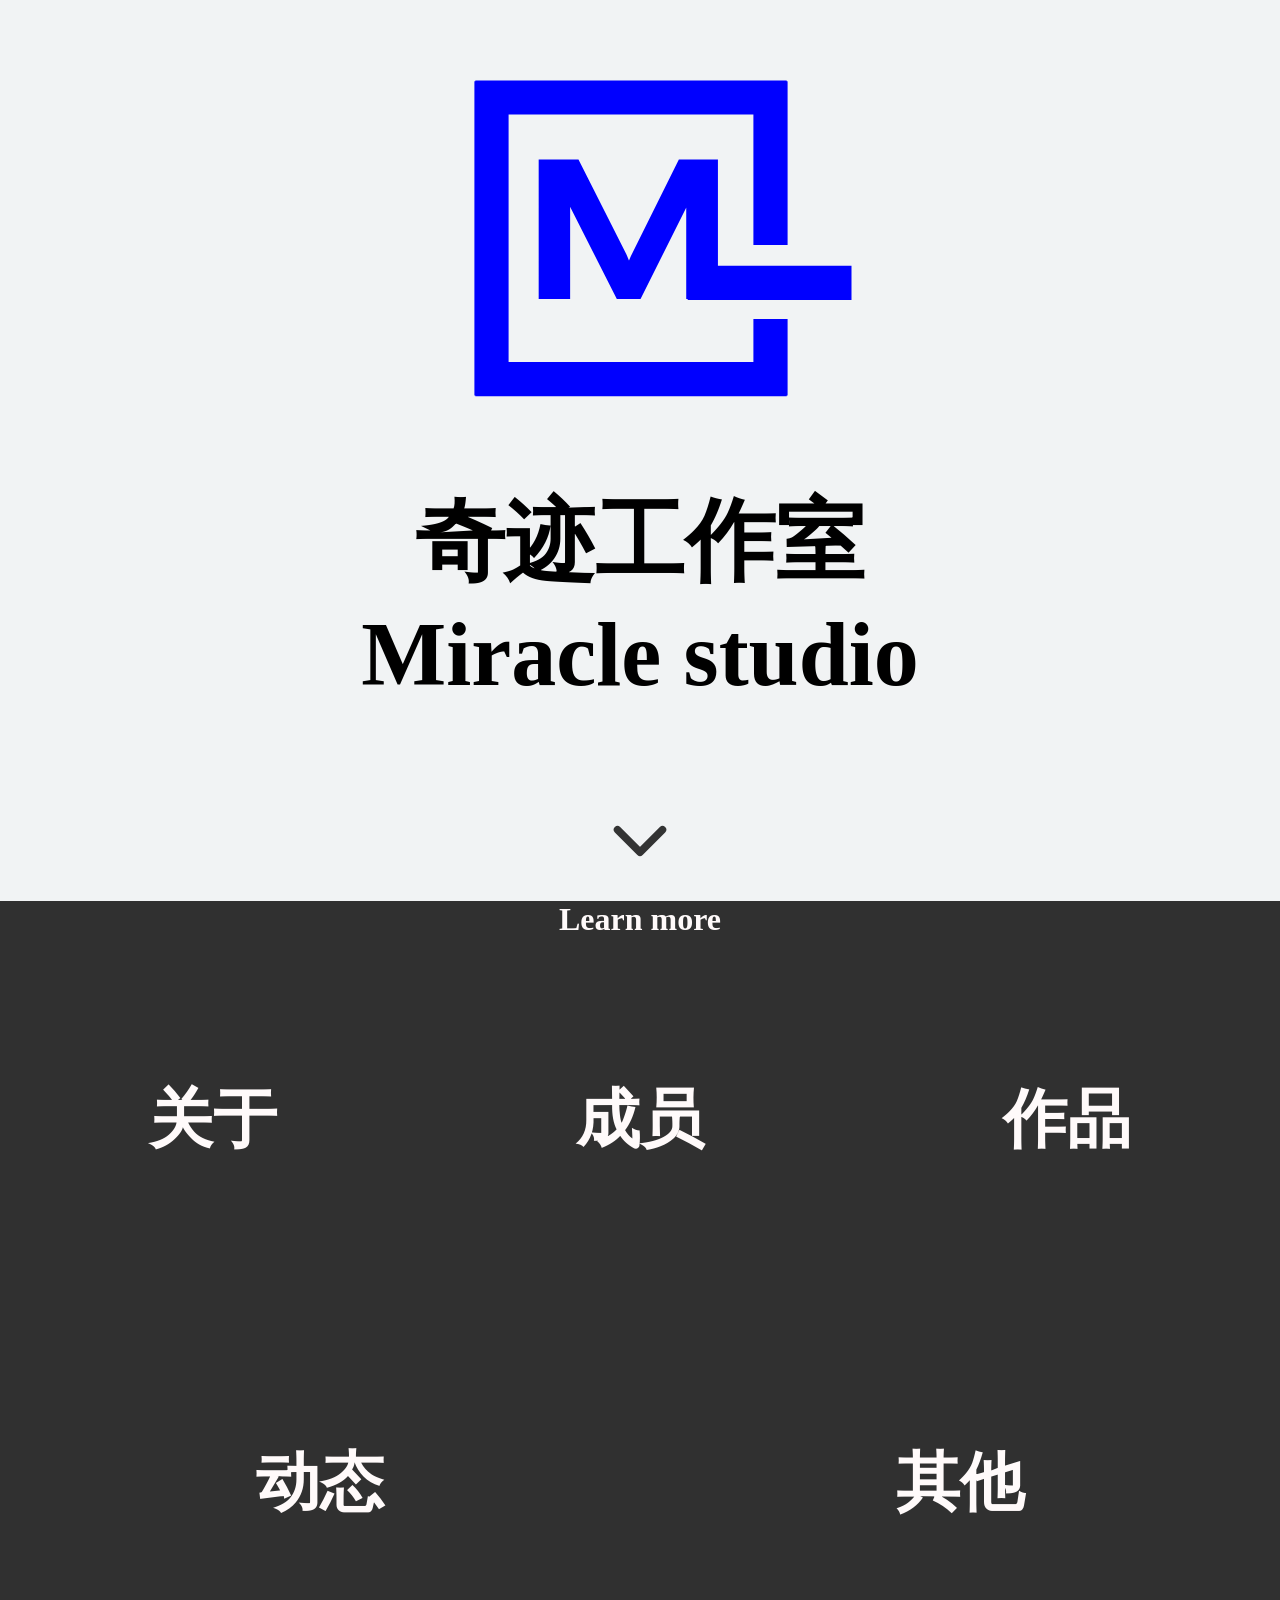
==== index.html @ 70580ae8 "very good" ====
<!DOCTYPE html>
<html lang="zh-cn">

<head>
    <meta charset="UTF-8">
    <meta http-equiv="X-UA-Compatible" content="IE=edge">
    <meta name="viewport" content="width=device-width, initial-scale=1.0">
    <title>奇迹工作室</title>
    <link rel="icon" href="images/miracle-nobg.ico">
    <style>
        * {
            margin: 0;
            padding: 0;
        }

        body {
            background-color: #f1f3f4;
        }

        #logo img {
            display: block;
            margin: 10px;
            border-radius: 5vmin;
            transition: all .2s linear;
        }

        #logo img:hover {
            right: 5px;
            bottom: 5px;
            box-shadow: 10px 10px 20px #303030,
                inset 5px 5px 5px #fff;
        }

        #start {
            width: 100%;
            height: 100vh;
            display: flex;
            justify-content: center;
            align-items: center;
            flex-direction: column;
        }

        #start img {
            width: 50vmin;
        }

        .name {
            font-size: 10vmin;
            font-weight: bold;
            transition: all .2s linear;
        }

        .name:hover {
            text-shadow: 0 0 50px #000;
        }

        #menu img {
            width: 10vmin;
        }

        #content {
            width: 100%;
            background-color: #303030;
            border-top: #f1f3f4 solid 1px;
            color: #fffafa;
        }

        nav {
            display: flex;
            justify-content: space-around;
            align-items: center;
            flex-wrap: wrap;
        }

        nav a {
            display: inline-block;
            margin: 10px;
            padding: 2em;
            font-weight: bold;
            font-size: 5vw;
            font-family: fangsong;
            color: #fffafa;
            text-decoration: none;
            transition: all .2s linear;
            border-radius: 2em;
        }

        nav a:hover {
            box-shadow: inset 0 0 30px #fffafa;
        }
    </style>
</head>

<body>
    <div id="start">
        <div id="logo">
            <img src="images/miracle.svg" alt="奇迹工作室" />
        </div>
        <div class="name" style="font-family: fangsong;">
            <span>奇</span><span>迹</span><span>工</span><span>作</span><span>室</span>
        </div>
        <div class="name" style="font-family: 'Times New Roman';">
            <span>M</span><span>i</span><span>r</span><span>a</span><span>c</span><span>l</span><span>e</span>&nbsp;<span>s</span><span>t</span><span>u</span><span>d</span><span>i</span><span>o</span>
        </div>
        <div style="margin-top: 10vmin;"><a href="#content"><img src="/images/arrow-down.svg" alt="↓" style="width: 10vmin;" /></a></div>
    </div>
    <div id="content">
        <h1 style="text-align: center;">Learn more</h1>
        <nav>
                <a href="info.html">关于</a>
                <a href="members.html">成员</a>
                <a href="works.html">作品</a>
                <a href="activities.html">动态</a>
                <a href="others.html">其他</a>
        </nav>
    </div>
    <script src="scripts/main.js"></script>
</body>

</html>
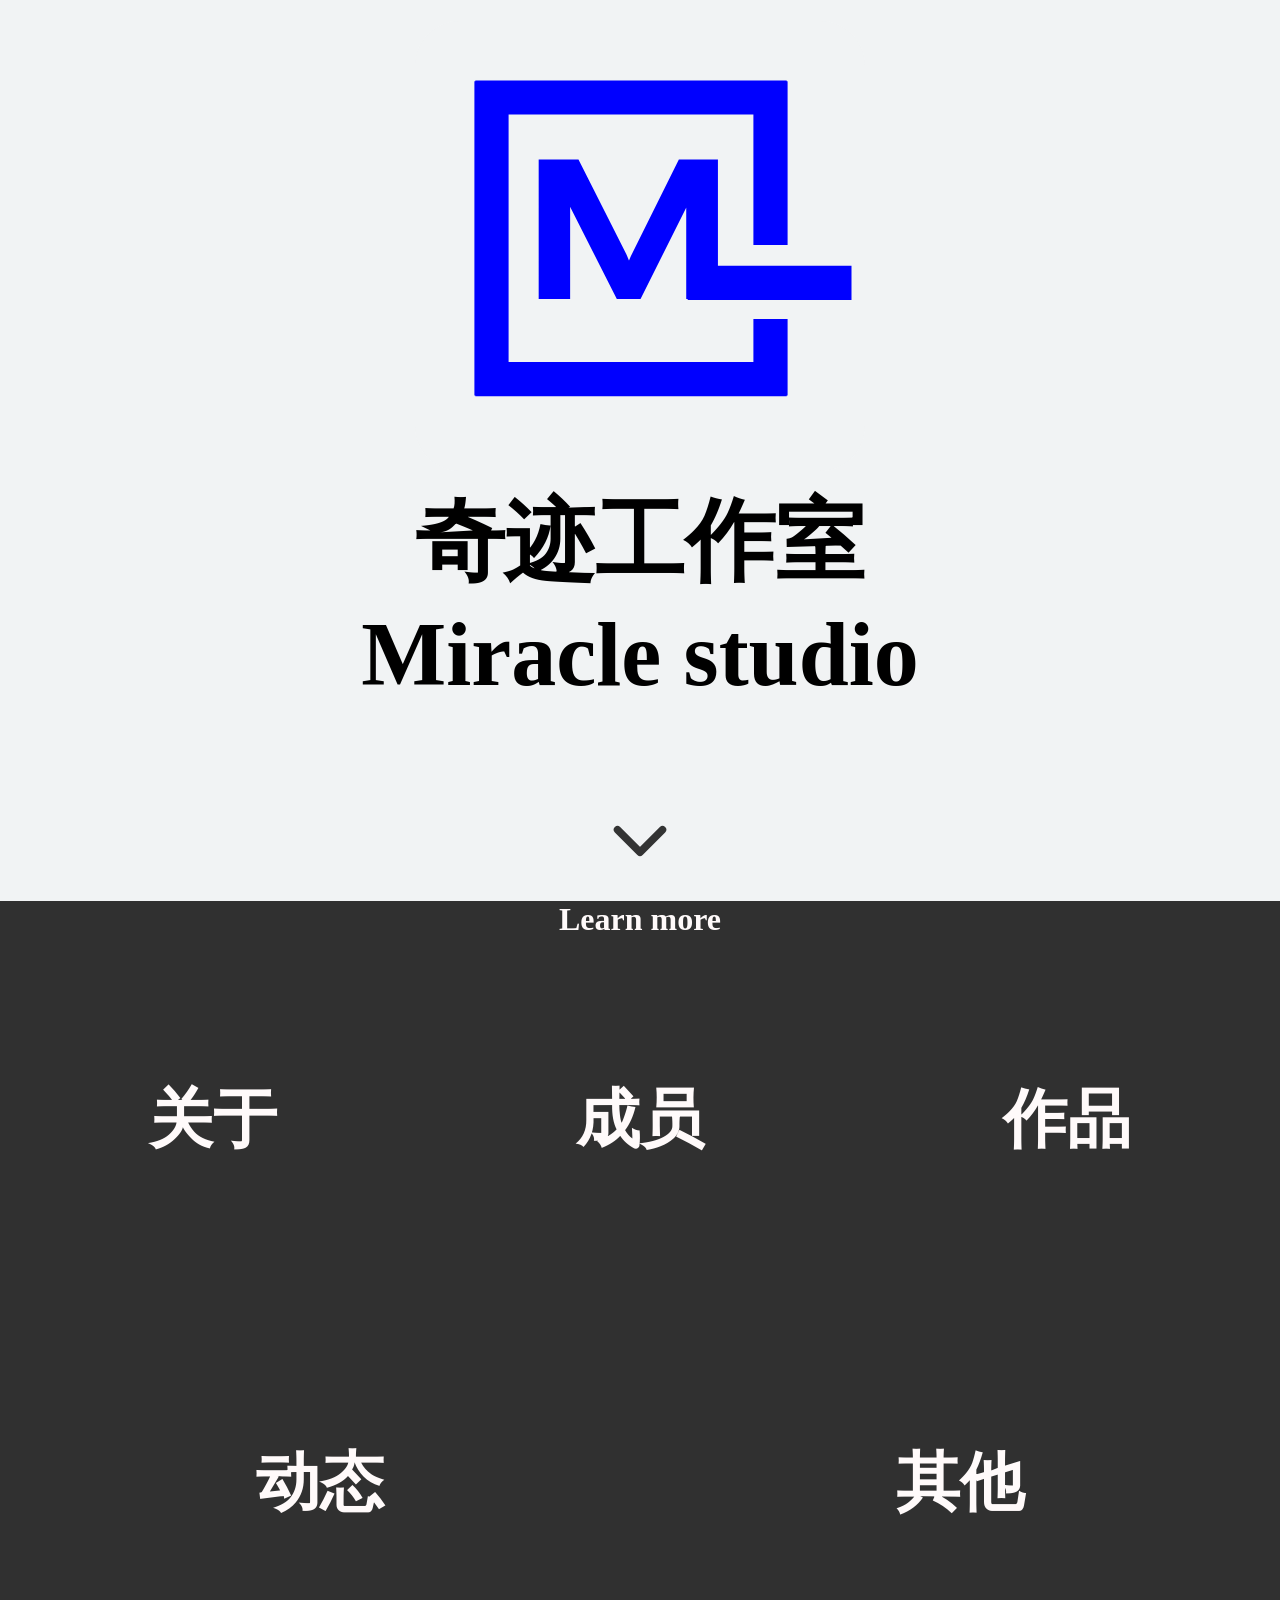
==== commit 9f9e955e: "hee hee hee" ====
--- a/index.html
+++ b/index.html
@@ -8,6 +8,16 @@
     <title>奇迹工作室</title>
     <link rel="icon" href="images/miracle-nobg.ico">
     <style>
+        @keyframes start {
+            0% {
+                background-color: #000;
+            }
+
+            100% {
+                background-color: #f1f3f4;
+            }
+        }
+
         * {
             margin: 0;
             padding: 0;
@@ -19,6 +29,7 @@
 
         #logo img {
             display: block;
+            background-color: #f1f3f4;
             margin: 10px;
             border-radius: 5vmin;
             transition: all .2s linear;
@@ -28,7 +39,7 @@
             right: 5px;
             bottom: 5px;
             box-shadow: 10px 10px 20px #303030,
-                inset 5px 5px 5px #fff;
+                inset 10px 10px 20px #fff;
         }
 
         #start {
@@ -38,6 +49,7 @@
             justify-content: center;
             align-items: center;
             flex-direction: column;
+            animation: start 1s linear;
         }
 
         #start img {
@@ -102,16 +114,16 @@
         <div class="name" style="font-family: 'Times New Roman';">
             <span>M</span><span>i</span><span>r</span><span>a</span><span>c</span><span>l</span><span>e</span>&nbsp;<span>s</span><span>t</span><span>u</span><span>d</span><span>i</span><span>o</span>
         </div>
-        <div style="margin-top: 10vmin;"><a href="#content"><img src="/images/arrow-down.svg" alt="↓" style="width: 10vmin;" /></a></div>
+        <div style="margin-top: 10vmin;"><a href="#000"><img src="/images/arrow-down.svg" alt="↓" style="width: 10vmin;" /></a></div>
     </div>
     <div id="content">
-        <h1 style="text-align: center;">Learn more</h1>
+        <h1 id="000" style="text-align: center;">Learn more</h1>
         <nav>
-                <a href="info.html">关于</a>
-                <a href="members.html">成员</a>
-                <a href="works.html">作品</a>
-                <a href="activities.html">动态</a>
-                <a href="others.html">其他</a>
+                <a href="info">关于</a>
+                <a href="members">成员</a>
+                <a href="works">作品</a>
+                <a href="activities">动态</a>
+                <a href="others">其他</a>
         </nav>
     </div>
     <script src="scripts/main.js"></script>
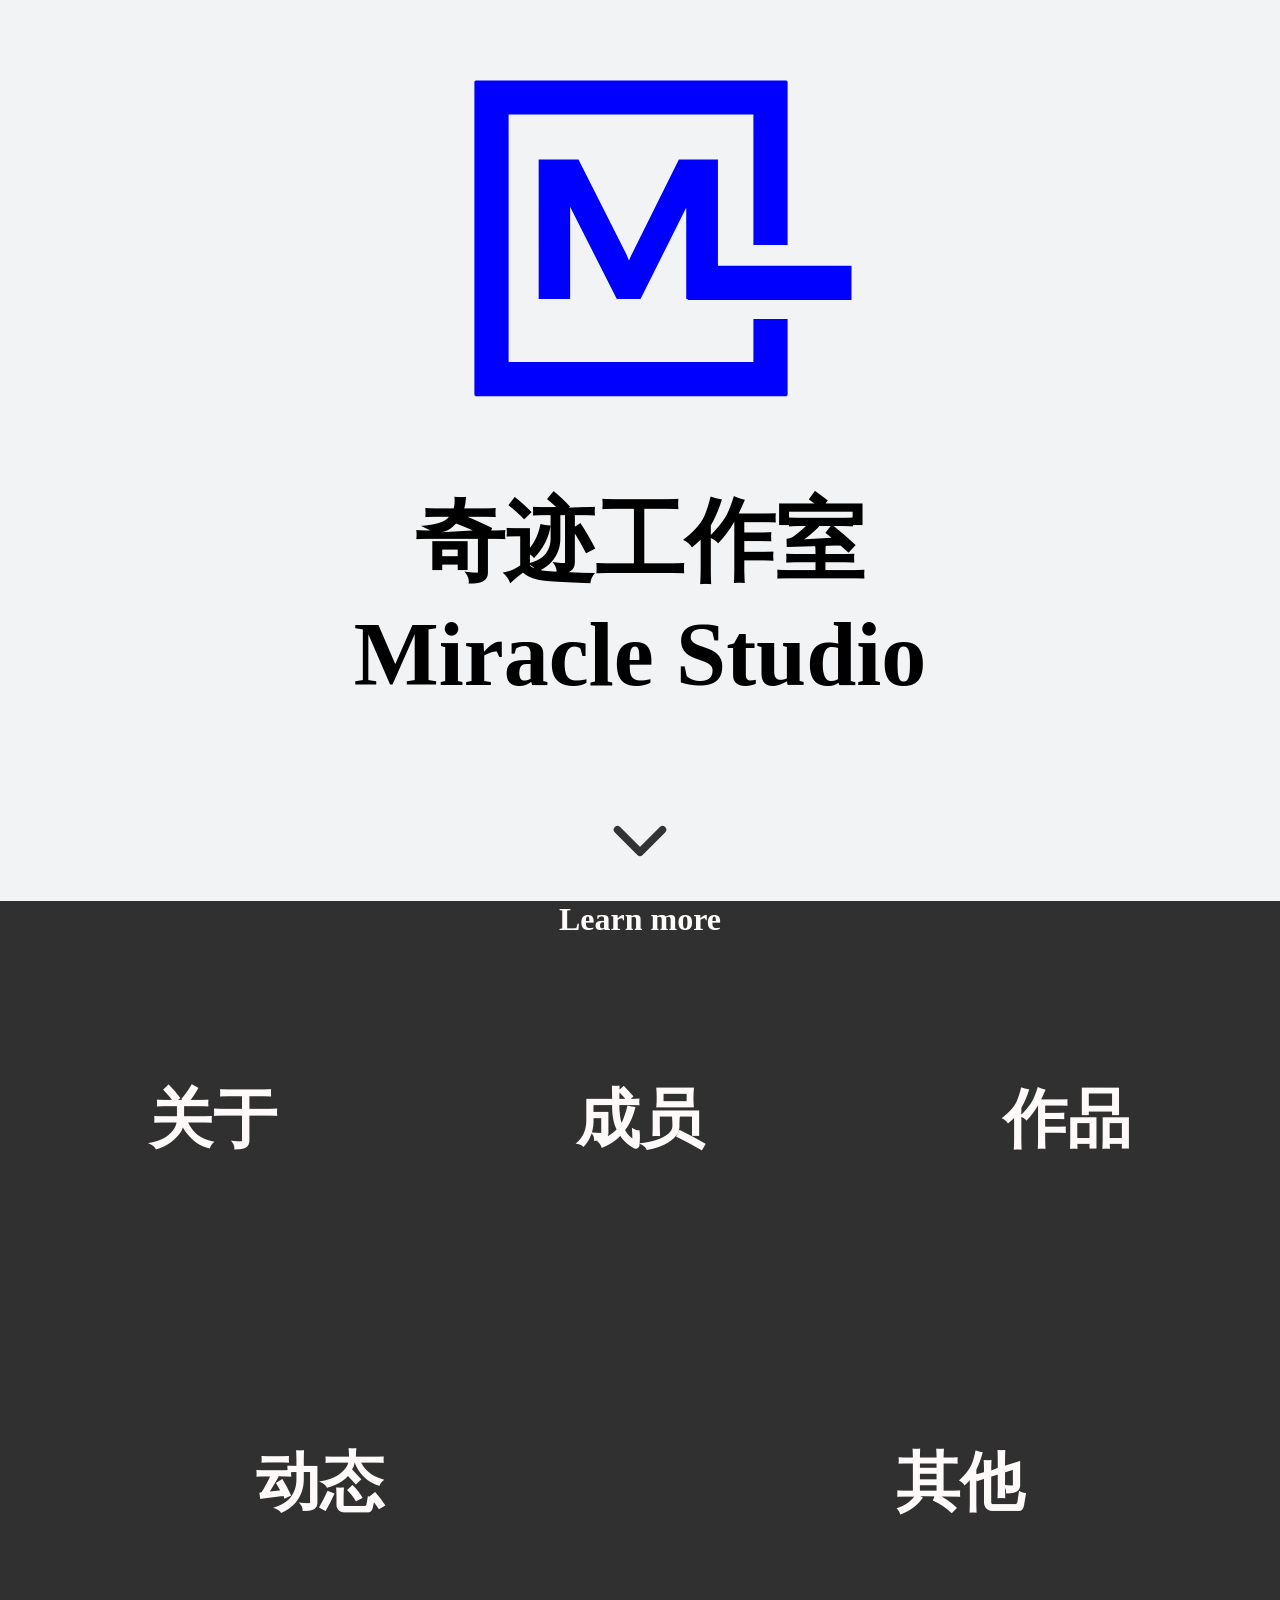
==== commit 13950e89: "e" ====
--- a/index.html
+++ b/index.html
@@ -25,6 +25,11 @@
 
         body {
             background-color: #f1f3f4;
+        }
+
+        body::-webkit-scrollbar,
+        div::-webkit-scrollbar {
+            display: none;
         }
 
         #logo img {
@@ -109,10 +114,10 @@
             <img src="images/miracle.svg" alt="奇迹工作室" />
         </div>
         <div class="name" style="font-family: fangsong;">
-            <span>奇</span><span>迹</span><span>工</span><span>作</span><span>室</span>
+            奇迹工作室
         </div>
         <div class="name" style="font-family: 'Times New Roman';">
-            <span>M</span><span>i</span><span>r</span><span>a</span><span>c</span><span>l</span><span>e</span>&nbsp;<span>s</span><span>t</span><span>u</span><span>d</span><span>i</span><span>o</span>
+            Miracle&nbsp;Studio
         </div>
         <div style="margin-top: 10vmin;"><a href="#000"><img src="/images/arrow-down.svg" alt="↓" style="width: 10vmin;" /></a></div>
     </div>
